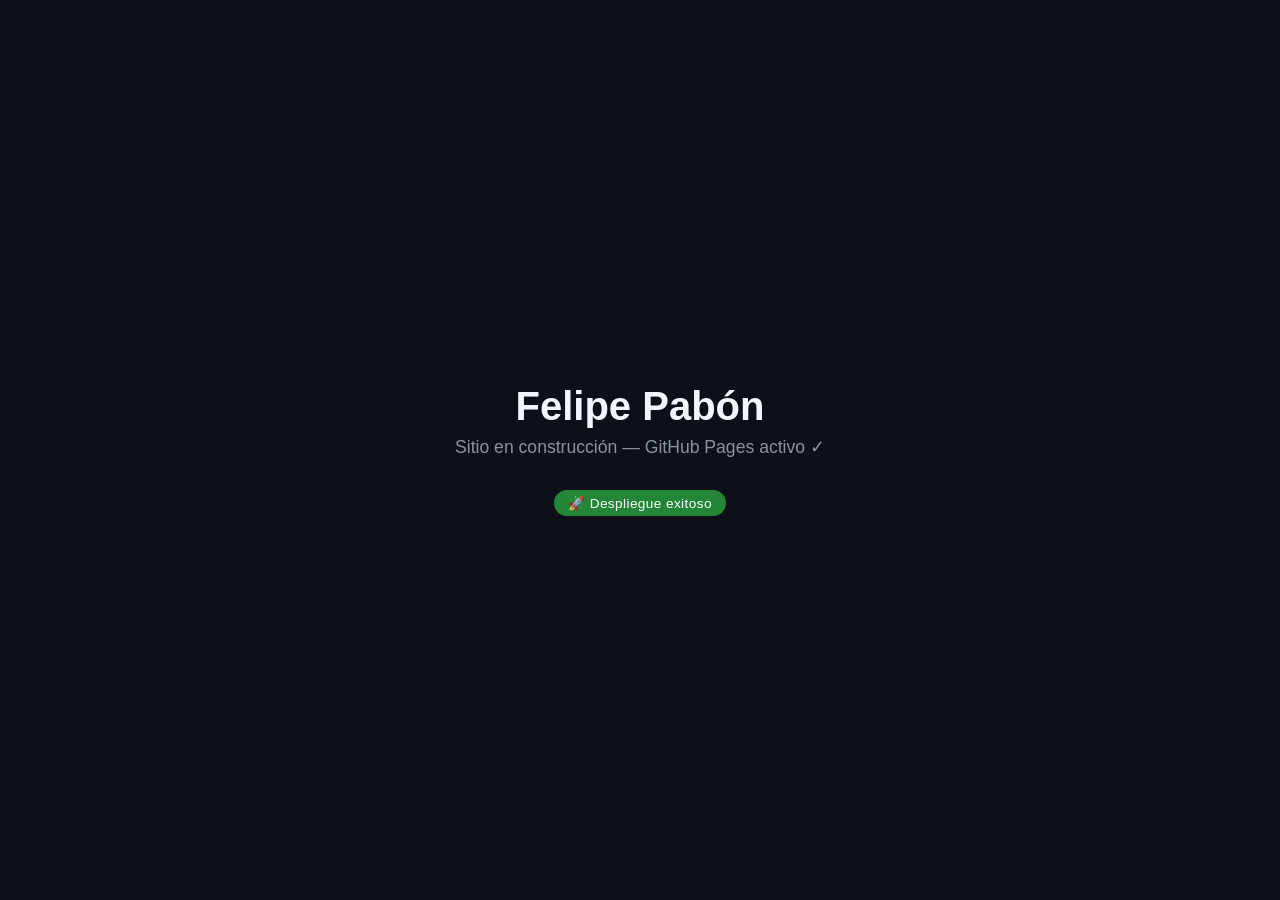
==== index.html @ b65cbc19 "Create index.html" ====
<!DOCTYPE html>
<html lang="es">
<head>
  <meta charset="UTF-8" />
  <meta name="viewport" content="width=device-width, initial-scale=1.0" />
  <title>Felipe Pabón</title>
  <style>
    * {
      margin: 0;
      padding: 0;
      box-sizing: border-box;
    }

    body {
      min-height: 100vh;
      display: flex;
      align-items: center;
      justify-content: center;
      background-color: #0d1117;
      color: #e6edf3;
      font-family: -apple-system, BlinkMacSystemFont, "Segoe UI", Roboto, sans-serif;
    }

    .container {
      text-align: center;
      padding: 2rem;
    }

    h1 {
      font-size: 2.5rem;
      font-weight: 600;
      margin-bottom: 0.5rem;
      color: #f0f6fc;
    }

    p {
      font-size: 1.1rem;
      color: #8b949e;
      margin-bottom: 2rem;
    }

    .badge {
      display: inline-block;
      background-color: #238636;
      color: #ffffff;
      font-size: 0.85rem;
      padding: 0.3rem 0.9rem;
      border-radius: 2rem;
      font-weight: 500;
      letter-spacing: 0.03em;
    }
  </style>
</head>
<body>
  <div class="container">
    <h1>Felipe Pabón</h1>
    <p>Sitio en construcción — GitHub Pages activo ✓</p>
    <span class="badge">🚀 Despliegue exitoso</span>
  </div>
</body>
</html>
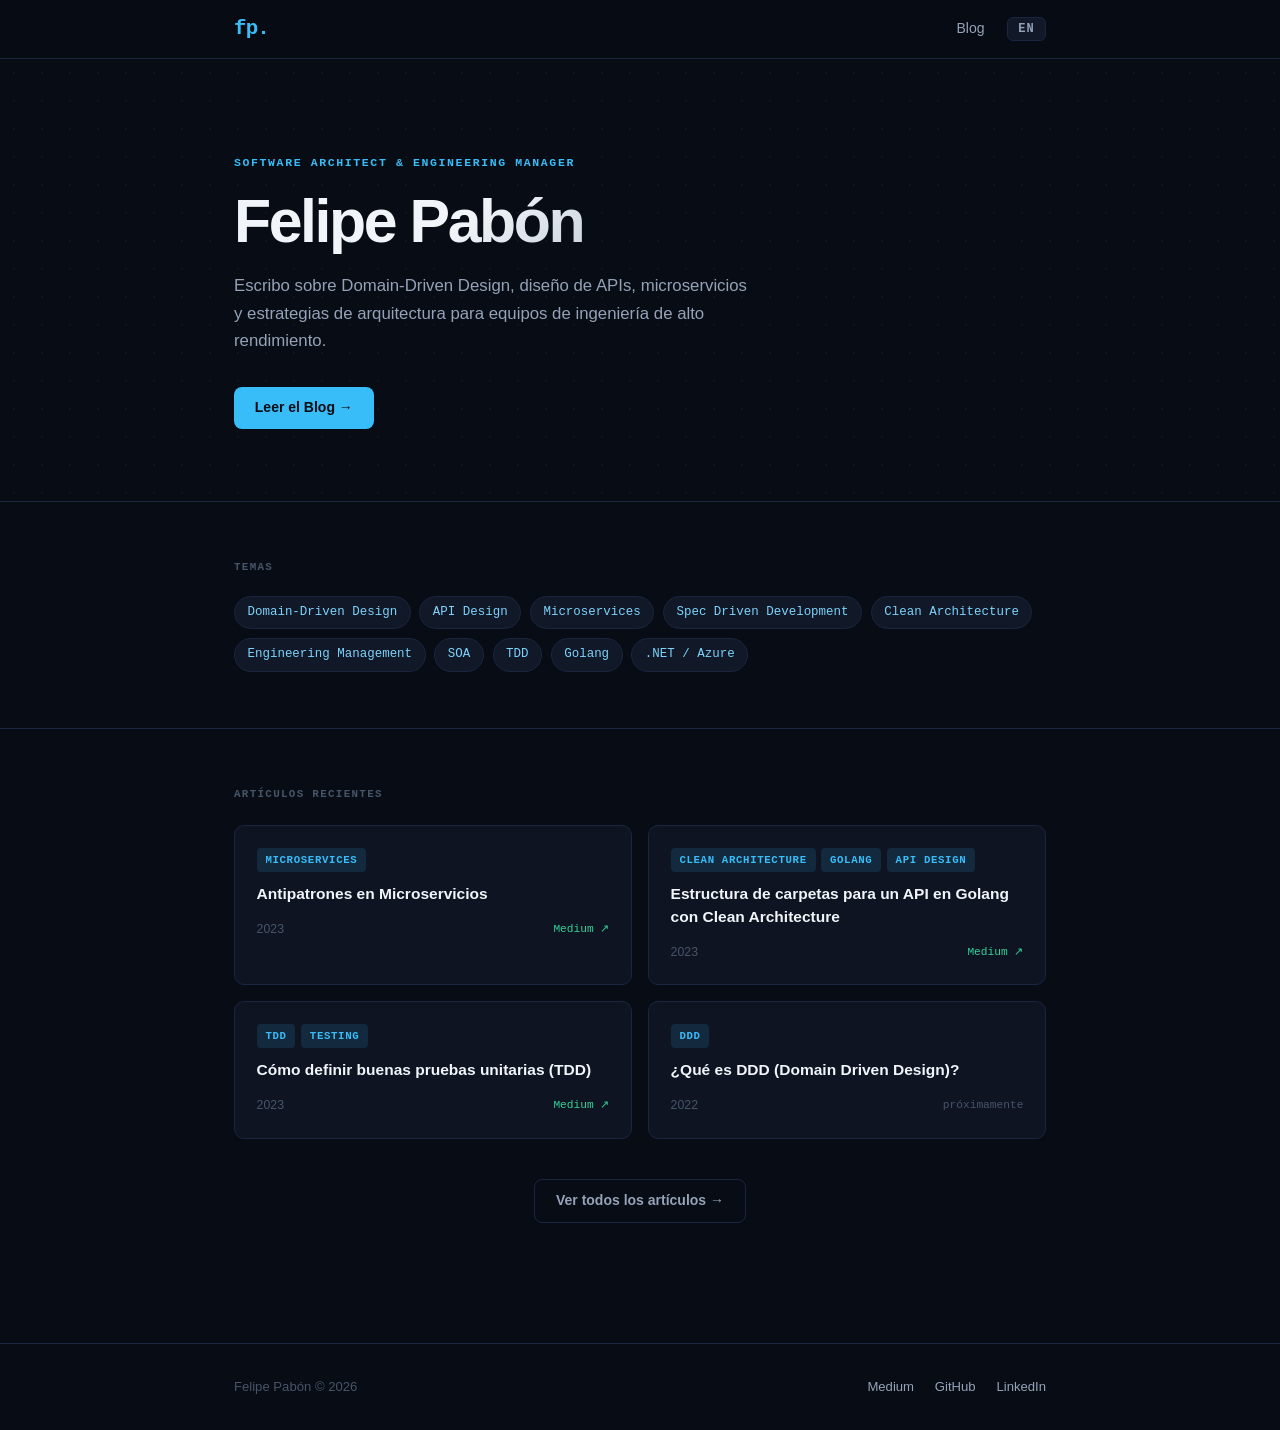
==== commit e282a02f: "first version" ====
--- a/index.html
+++ b/index.html
@@ -3,59 +3,103 @@
 <head>
   <meta charset="UTF-8" />
   <meta name="viewport" content="width=device-width, initial-scale=1.0" />
-  <title>Felipe Pabón</title>
-  <style>
-    * {
-      margin: 0;
-      padding: 0;
-      box-sizing: border-box;
-    }
-
-    body {
-      min-height: 100vh;
-      display: flex;
-      align-items: center;
-      justify-content: center;
-      background-color: #0d1117;
-      color: #e6edf3;
-      font-family: -apple-system, BlinkMacSystemFont, "Segoe UI", Roboto, sans-serif;
-    }
-
-    .container {
-      text-align: center;
-      padding: 2rem;
-    }
-
-    h1 {
-      font-size: 2.5rem;
-      font-weight: 600;
-      margin-bottom: 0.5rem;
-      color: #f0f6fc;
-    }
-
-    p {
-      font-size: 1.1rem;
-      color: #8b949e;
-      margin-bottom: 2rem;
-    }
-
-    .badge {
-      display: inline-block;
-      background-color: #238636;
-      color: #ffffff;
-      font-size: 0.85rem;
-      padding: 0.3rem 0.9rem;
-      border-radius: 2rem;
-      font-weight: 500;
-      letter-spacing: 0.03em;
-    }
-  </style>
+  <meta name="description" content="Felipe Pabón — Software Architect & Engineering Manager. Artículos sobre DDD, diseño de APIs, microservicios y arquitectura de software." />
+  <meta name="author" content="Felipe Pabón" />
+  <title>Felipe Pabón — Software Architect</title>
+  <link rel="stylesheet" href="css/style.css" />
 </head>
 <body>
-  <div class="container">
-    <h1>Felipe Pabón</h1>
-    <p>Sitio en construcción — GitHub Pages activo ✓</p>
-    <span class="badge">🚀 Despliegue exitoso</span>
-  </div>
+
+  <!-- ── Nav ──────────────────────────────────────────────── -->
+  <nav>
+    <div class="nav-inner">
+      <a href="./" class="nav-logo">fp.</a>
+      <div class="nav-links">
+        <a href="blog/" data-es="Blog" data-en="Blog">Blog</a>
+        <button class="lang-btn" onclick="toggleLang()">EN</button>
+      </div>
+    </div>
+  </nav>
+
+  <main>
+
+    <!-- ── Hero ─────────────────────────────────────────────── -->
+    <section class="hero">
+      <div class="container">
+        <span class="hero-eyebrow"
+              data-es="Software Architect &amp; Engineering Manager"
+              data-en="Software Architect &amp; Engineering Manager">
+          Software Architect &amp; Engineering Manager
+        </span>
+        <h1>Felipe Pabón</h1>
+        <p class="hero-sub"
+           data-es="Escribo sobre Domain-Driven Design, diseño de APIs, microservicios y estrategias de arquitectura para equipos de ingeniería de alto rendimiento."
+           data-en="Writing about Domain-Driven Design, API design, microservices, and architecture strategies for high-performing engineering teams.">
+          Escribo sobre Domain-Driven Design, diseño de APIs, microservicios y estrategias de arquitectura para equipos de ingeniería de alto rendimiento.
+        </p>
+        <a href="blog/" class="btn"
+           data-es="Leer el Blog →"
+           data-en="Read the Blog →">Leer el Blog →</a>
+      </div>
+    </section>
+
+    <!-- ── Topics ────────────────────────────────────────────── -->
+    <section class="topics-section">
+      <div class="container">
+        <p class="section-eyebrow"
+           data-es="Temas"
+           data-en="Topics">Temas</p>
+        <div class="tags">
+          <span class="tag">Domain-Driven Design</span>
+          <span class="tag">API Design</span>
+          <span class="tag">Microservices</span>
+          <span class="tag">Spec Driven Development</span>
+          <span class="tag">Clean Architecture</span>
+          <span class="tag">Engineering Management</span>
+          <span class="tag">SOA</span>
+          <span class="tag">TDD</span>
+          <span class="tag">Golang</span>
+          <span class="tag">.NET / Azure</span>
+        </div>
+      </div>
+    </section>
+
+    <!-- ── Recent posts ──────────────────────────────────────── -->
+    <section class="posts-section">
+      <div class="container">
+        <p class="section-eyebrow"
+           data-es="Artículos Recientes"
+           data-en="Recent Posts">Artículos Recientes</p>
+
+        <div class="posts-grid" id="posts-preview">
+          <!-- Rendered by main.js -->
+        </div>
+
+        <div class="text-center" style="margin-top:2.5rem">
+          <a href="blog/" class="btn btn-ghost"
+             data-es="Ver todos los artículos →"
+             data-en="View all posts →">Ver todos los artículos →</a>
+        </div>
+      </div>
+    </section>
+
+  </main>
+
+  <!-- ── Footer ────────────────────────────────────────────── -->
+  <footer>
+    <div class="container">
+      <div class="footer-inner">
+        <span class="footer-copy">Felipe Pabón © 2026</span>
+        <div class="footer-links">
+          <a href="https://felipepabon.medium.com" target="_blank" rel="noopener">Medium</a>
+          <a href="https://github.com/felipepabon" target="_blank" rel="noopener">GitHub</a>
+          <a href="https://linkedin.com/in/felipepabon" target="_blank" rel="noopener">LinkedIn</a>
+        </div>
+      </div>
+    </div>
+  </footer>
+
+  <script src="js/posts.js"></script>
+  <script src="js/main.js"></script>
 </body>
 </html>
--- a/css/style.css
+++ b/css/style.css
@@ -0,0 +1,446 @@
+/* ============================================================
+   felipepabon.com — Shared Stylesheet
+   ============================================================ */
+
+*, *::before, *::after { box-sizing: border-box; margin: 0; padding: 0; }
+
+:root {
+  --bg:           #080c14;
+  --bg-card:      #0e1422;
+  --bg-card-hover:#131c31;
+  --border:       #1a2540;
+  --accent:       #38bdf8;
+  --accent-dim:   rgba(56,189,248,0.12);
+  --green:        #34d399;
+  --text-1:       #f1f5f9;
+  --text-2:       #94a3b8;
+  --text-3:       #475569;
+  --tag-bg:       #111827;
+  --tag-text:     #7dd3fc;
+  --font:         -apple-system, BlinkMacSystemFont, 'Segoe UI', Roboto, sans-serif;
+  --mono:         'Fira Code', 'Cascadia Code', 'Courier New', monospace;
+  --radius:       10px;
+  --transition:   0.18s ease;
+}
+
+html { scroll-behavior: smooth; }
+
+body {
+  background: var(--bg);
+  color: var(--text-1);
+  font-family: var(--font);
+  line-height: 1.7;
+  -webkit-font-smoothing: antialiased;
+}
+
+a { color: inherit; text-decoration: none; }
+
+/* ── Container ─────────────────────────────────────────────── */
+.container {
+  max-width: 860px;
+  margin: 0 auto;
+  padding: 0 1.5rem;
+}
+
+/* ── Nav ───────────────────────────────────────────────────── */
+nav {
+  position: sticky;
+  top: 0;
+  z-index: 100;
+  background: rgba(8,12,20,0.82);
+  backdrop-filter: blur(14px);
+  border-bottom: 1px solid var(--border);
+}
+
+.nav-inner {
+  max-width: 860px;
+  margin: 0 auto;
+  padding: 0 1.5rem;
+  height: 58px;
+  display: flex;
+  align-items: center;
+  justify-content: space-between;
+}
+
+.nav-logo {
+  font-family: var(--mono);
+  font-size: 1.3rem;
+  font-weight: 700;
+  color: var(--accent);
+  letter-spacing: -0.04em;
+}
+
+.nav-links {
+  display: flex;
+  align-items: center;
+  gap: 1.4rem;
+}
+
+.nav-links a {
+  font-size: 0.875rem;
+  color: var(--text-2);
+  transition: color var(--transition);
+}
+.nav-links a:hover,
+.nav-links a.active { color: var(--text-1); }
+
+.lang-btn {
+  font-family: var(--mono);
+  font-size: 0.75rem;
+  font-weight: 700;
+  letter-spacing: 0.08em;
+  background: var(--tag-bg);
+  border: 1px solid var(--border);
+  color: var(--text-2);
+  padding: 0.28rem 0.65rem;
+  border-radius: 6px;
+  cursor: pointer;
+  transition: all var(--transition);
+}
+.lang-btn:hover {
+  border-color: var(--accent);
+  color: var(--accent);
+}
+
+/* ── Hero ──────────────────────────────────────────────────── */
+.hero {
+  padding: 5.5rem 0 4.5rem;
+  border-bottom: 1px solid var(--border);
+  position: relative;
+  overflow: hidden;
+}
+
+/* subtle dot grid */
+.hero::before {
+  content: '';
+  position: absolute;
+  inset: 0;
+  background-image: radial-gradient(rgba(56,189,248,0.06) 1px, transparent 1px);
+  background-size: 28px 28px;
+  pointer-events: none;
+}
+
+.hero-eyebrow {
+  display: inline-block;
+  font-family: var(--mono);
+  font-size: 0.72rem;
+  font-weight: 700;
+  letter-spacing: 0.14em;
+  text-transform: uppercase;
+  color: var(--accent);
+  margin-bottom: 1rem;
+}
+
+.hero h1 {
+  font-size: clamp(2.4rem, 5.5vw, 3.8rem);
+  font-weight: 800;
+  letter-spacing: -0.04em;
+  line-height: 1.08;
+  margin-bottom: 1.1rem;
+  background: linear-gradient(140deg, #f1f5f9 30%, #64748b 100%);
+  -webkit-background-clip: text;
+  -webkit-text-fill-color: transparent;
+  background-clip: text;
+}
+
+.hero-sub {
+  font-size: 1.05rem;
+  color: var(--text-2);
+  max-width: 520px;
+  margin-bottom: 2rem;
+  line-height: 1.65;
+}
+
+/* ── Buttons ───────────────────────────────────────────────── */
+.btn {
+  display: inline-flex;
+  align-items: center;
+  gap: 0.35rem;
+  background: var(--accent);
+  color: #080c14;
+  font-weight: 700;
+  font-size: 0.875rem;
+  padding: 0.58rem 1.3rem;
+  border-radius: 8px;
+  transition: all var(--transition);
+}
+.btn:hover {
+  transform: translateY(-2px);
+  box-shadow: 0 8px 22px rgba(56,189,248,0.28);
+}
+
+.btn-ghost {
+  background: transparent;
+  border: 1px solid var(--border);
+  color: var(--text-2);
+}
+.btn-ghost:hover {
+  border-color: var(--accent);
+  color: var(--accent);
+  box-shadow: none;
+  transform: none;
+}
+
+/* ── Section titles ────────────────────────────────────────── */
+.section-eyebrow {
+  font-family: var(--mono);
+  font-size: 0.68rem;
+  font-weight: 700;
+  letter-spacing: 0.12em;
+  text-transform: uppercase;
+  color: var(--text-3);
+  margin-bottom: 1.2rem;
+}
+
+/* ── Topics / Tags ─────────────────────────────────────────── */
+.topics-section {
+  padding: 3.5rem 0;
+  border-bottom: 1px solid var(--border);
+}
+
+.tags {
+  display: flex;
+  flex-wrap: wrap;
+  gap: 0.55rem;
+}
+
+.tag {
+  background: var(--tag-bg);
+  color: var(--tag-text);
+  font-family: var(--mono);
+  font-size: 0.78rem;
+  font-weight: 500;
+  padding: 0.32rem 0.78rem;
+  border-radius: 100px;
+  border: 1px solid var(--border);
+  transition: all var(--transition);
+}
+.tag:hover {
+  border-color: var(--accent);
+  color: var(--accent);
+}
+
+/* ── Post Cards (homepage grid) ────────────────────────────── */
+.posts-section {
+  padding: 3.5rem 0;
+}
+
+.posts-grid {
+  display: grid;
+  grid-template-columns: 1fr 1fr;
+  gap: 1rem;
+  margin-top: 1.4rem;
+}
+
+@media (max-width: 580px) {
+  .posts-grid { grid-template-columns: 1fr; }
+}
+
+.post-card {
+  display: block;
+  background: var(--bg-card);
+  border: 1px solid var(--border);
+  border-radius: var(--radius);
+  padding: 1.35rem;
+  transition: all var(--transition);
+}
+.post-card:hover {
+  background: var(--bg-card-hover);
+  border-color: rgba(56,189,248,0.35);
+  transform: translateY(-2px);
+  box-shadow: 0 6px 24px rgba(0,0,0,0.35);
+}
+
+.card-tags {
+  display: flex;
+  flex-wrap: wrap;
+  gap: 0.35rem;
+  margin-bottom: 0.7rem;
+}
+
+.card-tag {
+  font-family: var(--mono);
+  font-size: 0.67rem;
+  font-weight: 700;
+  letter-spacing: 0.06em;
+  text-transform: uppercase;
+  color: var(--accent);
+  background: var(--accent-dim);
+  padding: 0.18rem 0.55rem;
+  border-radius: 4px;
+}
+
+.card-title {
+  font-size: 0.97rem;
+  font-weight: 600;
+  color: var(--text-1);
+  line-height: 1.45;
+  transition: color var(--transition);
+}
+.post-card:hover .card-title { color: var(--accent); }
+
+.card-meta {
+  display: flex;
+  align-items: center;
+  justify-content: space-between;
+  margin-top: 0.85rem;
+  font-size: 0.77rem;
+  color: var(--text-3);
+}
+
+.card-source {
+  color: var(--green);
+  font-family: var(--mono);
+  font-size: 0.7rem;
+}
+
+/* ── Blog page header ──────────────────────────────────────── */
+.blog-header {
+  padding: 4rem 0 2.5rem;
+  border-bottom: 1px solid var(--border);
+}
+
+.blog-header h1 {
+  font-size: 2.2rem;
+  font-weight: 800;
+  letter-spacing: -0.04em;
+  margin-top: 0.4rem;
+}
+
+.blog-header p {
+  color: var(--text-2);
+  margin-top: 0.65rem;
+  font-size: 0.97rem;
+}
+
+/* ── Filter chips (blog page) ──────────────────────────────── */
+.filter-row {
+  display: flex;
+  flex-wrap: wrap;
+  gap: 0.5rem;
+  margin-top: 1.6rem;
+}
+
+.filter-chip {
+  font-family: var(--mono);
+  font-size: 0.75rem;
+  font-weight: 600;
+  background: var(--tag-bg);
+  color: var(--text-2);
+  border: 1px solid var(--border);
+  padding: 0.28rem 0.7rem;
+  border-radius: 100px;
+  cursor: pointer;
+  transition: all var(--transition);
+}
+.filter-chip:hover,
+.filter-chip.active {
+  border-color: var(--accent);
+  color: var(--accent);
+  background: var(--accent-dim);
+}
+
+/* ── Post list (blog page) ─────────────────────────────────── */
+.posts-list {
+  margin-top: 0.5rem;
+}
+
+.post-row {
+  display: flex;
+  align-items: flex-start;
+  gap: 1.2rem;
+  padding: 1.4rem 0;
+  border-bottom: 1px solid var(--border);
+  transition: all var(--transition);
+  text-decoration: none;
+}
+.post-row:last-child { border-bottom: none; }
+.post-row:hover .row-title { color: var(--accent); }
+
+.row-body { flex: 1; }
+
+.row-tags {
+  display: flex;
+  gap: 0.35rem;
+  flex-wrap: wrap;
+  margin-bottom: 0.45rem;
+}
+
+.row-tag {
+  font-family: var(--mono);
+  font-size: 0.65rem;
+  font-weight: 700;
+  letter-spacing: 0.05em;
+  text-transform: uppercase;
+  color: var(--accent);
+  background: var(--accent-dim);
+  padding: 0.15rem 0.5rem;
+  border-radius: 4px;
+}
+
+.row-title {
+  font-size: 1rem;
+  font-weight: 600;
+  color: var(--text-1);
+  line-height: 1.45;
+  transition: color var(--transition);
+}
+
+.row-meta {
+  display: flex;
+  align-items: center;
+  gap: 0.75rem;
+  margin-top: 0.45rem;
+  font-size: 0.77rem;
+  color: var(--text-3);
+}
+
+.row-arrow {
+  color: var(--text-3);
+  font-size: 1.1rem;
+  flex-shrink: 0;
+  margin-top: 0.2rem;
+  transition: color var(--transition);
+}
+.post-row:hover .row-arrow { color: var(--accent); }
+
+/* ── Footer ────────────────────────────────────────────────── */
+footer {
+  border-top: 1px solid var(--border);
+  padding: 2rem 0;
+  margin-top: 4rem;
+}
+
+.footer-inner {
+  display: flex;
+  align-items: center;
+  justify-content: space-between;
+  flex-wrap: wrap;
+  gap: 0.75rem;
+}
+
+.footer-copy {
+  font-size: 0.82rem;
+  color: var(--text-3);
+}
+
+.footer-links {
+  display: flex;
+  gap: 1.3rem;
+}
+
+.footer-links a {
+  font-size: 0.82rem;
+  color: var(--text-2);
+  transition: color var(--transition);
+}
+.footer-links a:hover { color: var(--accent); }
+
+/* ── Center helper ─────────────────────────────────────────── */
+.text-center { text-align: center; }
+
+/* ── Responsive ────────────────────────────────────────────── */
+@media (max-width: 540px) {
+  .hero { padding: 3.5rem 0 3rem; }
+  .footer-inner { flex-direction: column; align-items: flex-start; }
+}
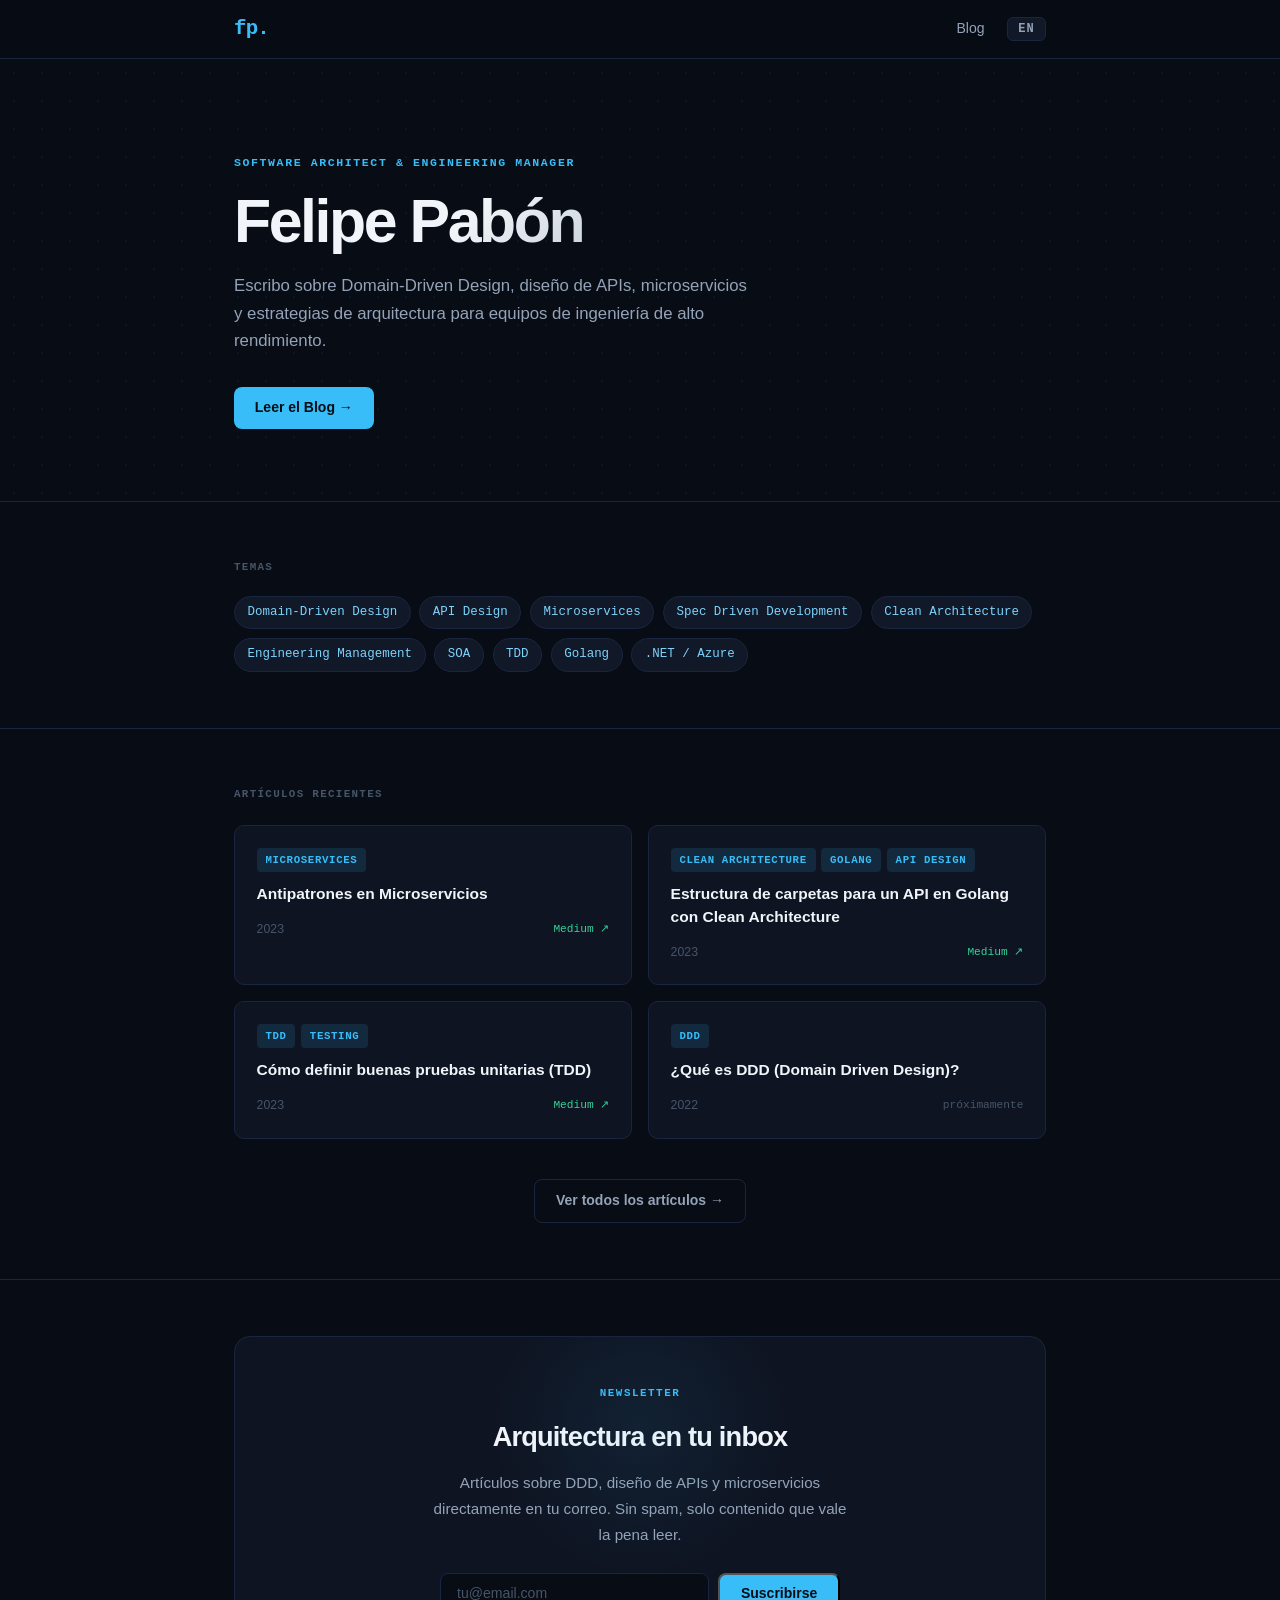
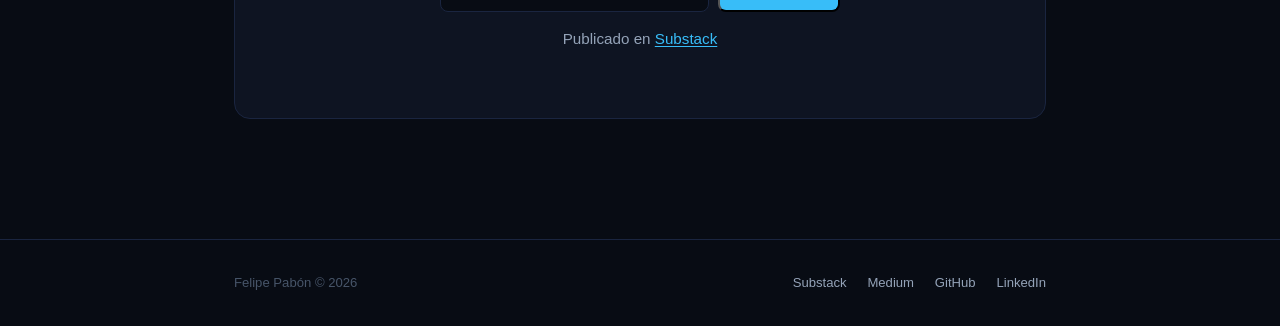
==== commit 598c8084: "link to substack" ====
--- a/index.html
+++ b/index.html
@@ -83,6 +83,36 @@
       </div>
     </section>
 
+    <!-- ── Newsletter ─────────────────────────────────────────── -->
+    <section class="newsletter-section">
+      <div class="container">
+        <div class="newsletter-box">
+          <span class="newsletter-eyebrow">Newsletter</span>
+          <h2 data-es="Arquitectura en tu inbox" data-en="Architecture in your inbox">
+            Arquitectura en tu inbox
+          </h2>
+          <p data-es="Artículos sobre DDD, diseño de APIs y microservicios directamente en tu correo. Sin spam, solo contenido que vale la pena leer."
+             data-en="Articles on DDD, API design, and microservices straight to your email. No spam, only content worth reading.">
+            Artículos sobre DDD, diseño de APIs y microservicios directamente en tu correo. Sin spam, solo contenido que vale la pena leer.
+          </p>
+          <form class="subscribe-form" onsubmit="handleSubscribe(event)">
+            <input type="email" class="email-input"
+                   placeholder="tu@email.com"
+                   data-placeholder-es="tu@email.com"
+                   data-placeholder-en="you@email.com"
+                   required />
+            <button type="submit" class="btn"
+                    data-es="Suscribirse"
+                    data-en="Subscribe">Suscribirse</button>
+          </form>
+          <p class="newsletter-note">
+            <span data-es="Publicado en" data-en="Published on">Publicado en</span>
+            <a href="https://substack.com/@felipepabon" target="_blank" rel="noopener">Substack</a>
+          </p>
+        </div>
+      </div>
+    </section>
+
   </main>
 
   <!-- ── Footer ────────────────────────────────────────────── -->
@@ -91,6 +121,7 @@
       <div class="footer-inner">
         <span class="footer-copy">Felipe Pabón © 2026</span>
         <div class="footer-links">
+          <a href="https://substack.com/@felipepabon" target="_blank" rel="noopener">Substack</a>
           <a href="https://felipepabon.medium.com" target="_blank" rel="noopener">Medium</a>
           <a href="https://github.com/felipepabon" target="_blank" rel="noopener">GitHub</a>
           <a href="https://linkedin.com/in/felipepabon" target="_blank" rel="noopener">LinkedIn</a>
--- a/css/style.css
+++ b/css/style.css
@@ -404,6 +404,96 @@
 }
 .post-row:hover .row-arrow { color: var(--accent); }
 
+/* ── Newsletter ────────────────────────────────────────────── */
+.newsletter-section {
+  padding: 3.5rem 0;
+  border-top: 1px solid var(--border);
+}
+
+.newsletter-box {
+  background: var(--bg-card);
+  border: 1px solid var(--border);
+  border-radius: 16px;
+  padding: 2.5rem 2rem;
+  text-align: center;
+  position: relative;
+  overflow: hidden;
+}
+
+.newsletter-box::before {
+  content: '';
+  position: absolute;
+  top: -60px; left: 50%;
+  transform: translateX(-50%);
+  width: 300px; height: 300px;
+  background: radial-gradient(circle, rgba(56,189,248,0.08) 0%, transparent 70%);
+  pointer-events: none;
+}
+
+.newsletter-eyebrow {
+  display: inline-block;
+  font-family: var(--mono);
+  font-size: 0.68rem;
+  font-weight: 700;
+  letter-spacing: 0.14em;
+  text-transform: uppercase;
+  color: var(--accent);
+  margin-bottom: 0.75rem;
+}
+
+.newsletter-box h2 {
+  font-size: 1.7rem;
+  font-weight: 800;
+  letter-spacing: -0.03em;
+  margin-bottom: 0.6rem;
+}
+
+.newsletter-box p {
+  color: var(--text-2);
+  font-size: 0.95rem;
+  margin-bottom: 1.6rem;
+  max-width: 420px;
+  margin-left: auto;
+  margin-right: auto;
+}
+
+.subscribe-form {
+  display: flex;
+  gap: 0.6rem;
+  max-width: 400px;
+  margin: 0 auto;
+}
+
+.email-input {
+  flex: 1;
+  background: var(--bg);
+  border: 1px solid var(--border);
+  border-radius: 8px;
+  color: var(--text-1);
+  font-size: 0.88rem;
+  padding: 0.58rem 1rem;
+  outline: none;
+  transition: border-color var(--transition);
+}
+.email-input::placeholder { color: var(--text-3); }
+.email-input:focus { border-color: var(--accent); }
+
+.newsletter-note {
+  margin-top: 0.9rem;
+  font-size: 0.75rem;
+  color: var(--text-3);
+}
+.newsletter-note a {
+  color: var(--accent);
+  text-decoration: underline;
+  text-underline-offset: 2px;
+}
+
+@media (max-width: 480px) {
+  .subscribe-form { flex-direction: column; }
+  .newsletter-box { padding: 2rem 1.25rem; }
+}
+
 /* ── Footer ────────────────────────────────────────────────── */
 footer {
   border-top: 1px solid var(--border);
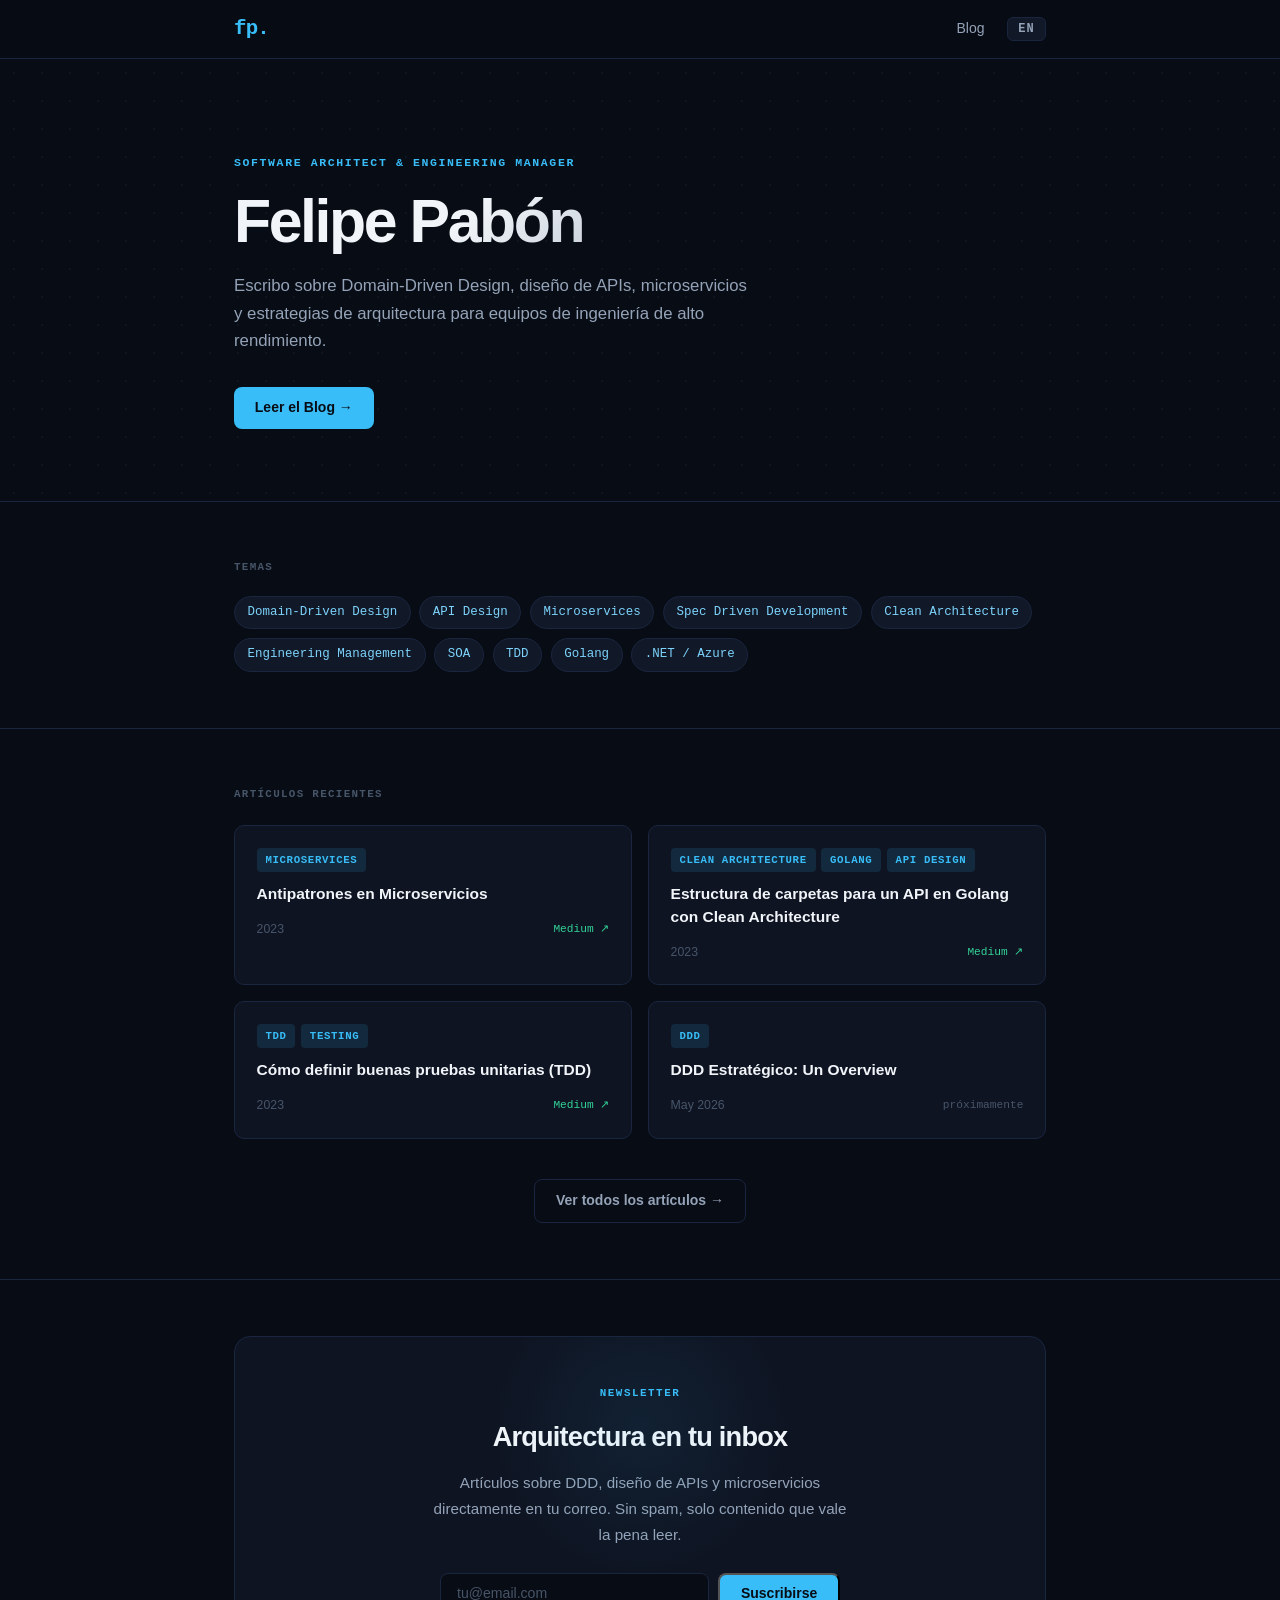
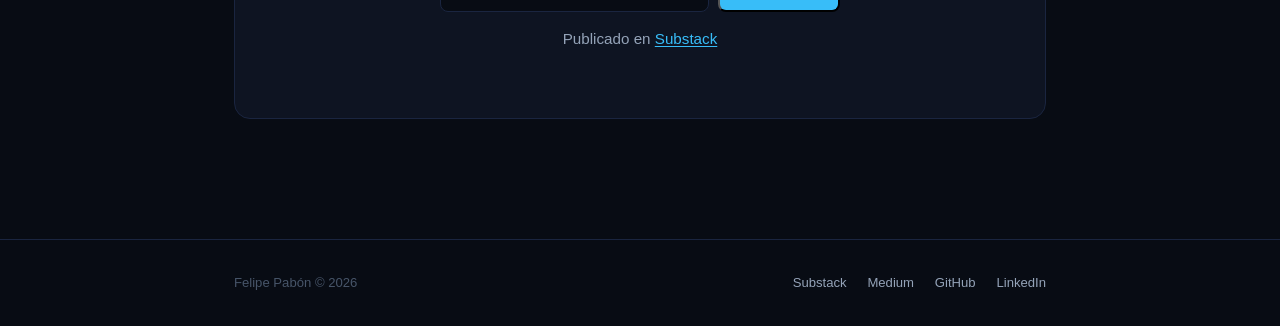
==== commit b49ec36c: "fix: language toggle + add 4 SVG diagrams to DDD article" ====
--- a/index.html
+++ b/index.html
@@ -1,5 +1,5 @@
 <!DOCTYPE html>
-<html lang="es">
+<html lang="es" data-lang="es">
 <head>
   <meta charset="UTF-8" />
   <meta name="viewport" content="width=device-width, initial-scale=1.0" />
--- a/css/style.css
+++ b/css/style.css
@@ -404,6 +404,217 @@
 }
 .post-row:hover .row-arrow { color: var(--accent); }
 
+/* ── Language visibility (CSS-driven, no JS flicker) ───────── */
+.lang-en { display: none; }
+[data-lang="en"] .lang-es { display: none; }
+[data-lang="en"] .lang-en { display: block; }
+
+/* ── Article page ──────────────────────────────────────────── */
+.article-header {
+  padding: 4rem 0 3rem;
+  border-bottom: 1px solid var(--border);
+}
+
+.article-header-meta {
+  display: flex;
+  align-items: center;
+  gap: 0.75rem;
+  margin-bottom: 1.2rem;
+  flex-wrap: wrap;
+}
+
+.reading-time {
+  font-family: var(--mono);
+  font-size: 0.72rem;
+  color: var(--text-3);
+}
+
+.article-title {
+  font-size: clamp(1.9rem, 4.5vw, 3rem);
+  font-weight: 800;
+  letter-spacing: -0.04em;
+  line-height: 1.12;
+  margin-bottom: 1rem;
+  background: linear-gradient(140deg, #f1f5f9 30%, #64748b 100%);
+  -webkit-background-clip: text;
+  -webkit-text-fill-color: transparent;
+  background-clip: text;
+}
+
+.article-subtitle {
+  font-size: 1.05rem;
+  color: var(--text-2);
+  max-width: 600px;
+  line-height: 1.65;
+  margin-bottom: 1.5rem;
+}
+
+.article-byline {
+  display: flex;
+  align-items: center;
+  gap: 1rem;
+  font-size: 0.83rem;
+  color: var(--text-3);
+}
+
+.article-byline span:first-child {
+  color: var(--text-2);
+  font-weight: 500;
+}
+
+.article-byline::before {
+  display: none;
+}
+
+/* Article body typography */
+.article-body {
+  padding: 3rem 0;
+  max-width: 680px;
+}
+
+.article-body h2 {
+  font-size: 1.45rem;
+  font-weight: 700;
+  letter-spacing: -0.03em;
+  color: var(--text-1);
+  margin: 2.5rem 0 0.9rem;
+  line-height: 1.25;
+}
+
+.article-body h3 {
+  font-size: 1.1rem;
+  font-weight: 600;
+  color: var(--text-1);
+  margin: 1.8rem 0 0.6rem;
+}
+
+.article-body p {
+  color: var(--text-2);
+  font-size: 1.01rem;
+  line-height: 1.8;
+  margin-bottom: 1.2rem;
+}
+
+.article-body ul,
+.article-body ol {
+  color: var(--text-2);
+  font-size: 1.01rem;
+  line-height: 1.8;
+  margin: 0.75rem 0 1.2rem 1.4rem;
+}
+
+.article-body li { margin-bottom: 0.35rem; }
+
+.article-body blockquote {
+  border-left: 3px solid var(--accent);
+  margin: 1.8rem 0;
+  padding: 0.8rem 1.2rem;
+  background: var(--bg-card);
+  border-radius: 0 8px 8px 0;
+}
+
+.article-body blockquote p {
+  color: var(--text-1);
+  font-style: italic;
+  font-size: 1.05rem;
+  margin: 0;
+}
+
+.article-body blockquote cite {
+  display: block;
+  margin-top: 0.5rem;
+  font-size: 0.83rem;
+  color: var(--text-3);
+  font-style: normal;
+}
+
+.article-body code {
+  font-family: var(--mono);
+  font-size: 0.88em;
+  background: var(--bg-card);
+  color: var(--accent);
+  padding: 0.15em 0.45em;
+  border-radius: 4px;
+  border: 1px solid var(--border);
+}
+
+.article-body strong { color: var(--text-1); }
+
+.article-body a {
+  color: var(--accent);
+  text-decoration: underline;
+  text-underline-offset: 3px;
+}
+
+.article-body hr {
+  border: none;
+  border-top: 1px solid var(--border);
+  margin: 2.5rem 0;
+}
+
+/* ── Diagrams ──────────────────────────────────────────────── */
+.diagram {
+  margin: 2rem 0;
+  border-radius: 12px;
+  overflow: hidden;
+  border: 1px solid var(--border);
+  background: var(--bg-card);
+}
+
+.diagram figcaption {
+  font-family: var(--mono);
+  font-size: 0.72rem;
+  color: var(--text-3);
+  text-align: center;
+  padding: 0.6rem 1rem 0.8rem;
+  letter-spacing: 0.04em;
+  border-top: 1px solid var(--border);
+}
+
+.diagram svg { display: block; width: 100%; padding: 1rem; }
+
+/* Subdomain comparison table */
+.subdomain-table {
+  width: 100%;
+  border-collapse: collapse;
+  margin: 1.5rem 0 2rem;
+  font-size: 0.9rem;
+}
+
+.subdomain-table th {
+  background: var(--bg-card);
+  color: var(--text-1);
+  font-weight: 600;
+  text-align: left;
+  padding: 0.7rem 1rem;
+  border: 1px solid var(--border);
+}
+
+.subdomain-table td {
+  padding: 0.65rem 1rem;
+  border: 1px solid var(--border);
+  color: var(--text-2);
+  vertical-align: top;
+}
+
+.subdomain-table tr:nth-child(even) td { background: var(--bg-card); }
+
+.badge-core   { color: #f87171; font-weight: 600; }
+.badge-support { color: #fbbf24; font-weight: 600; }
+.badge-generic { color: var(--green); font-weight: 600; }
+
+/* Back link */
+.back-link {
+  display: inline-flex;
+  align-items: center;
+  gap: 0.4rem;
+  font-size: 0.83rem;
+  color: var(--text-3);
+  margin-bottom: 1.5rem;
+  transition: color var(--transition);
+}
+.back-link:hover { color: var(--accent); }
+
 /* ── Newsletter ────────────────────────────────────────────── */
 .newsletter-section {
   padding: 3.5rem 0;
